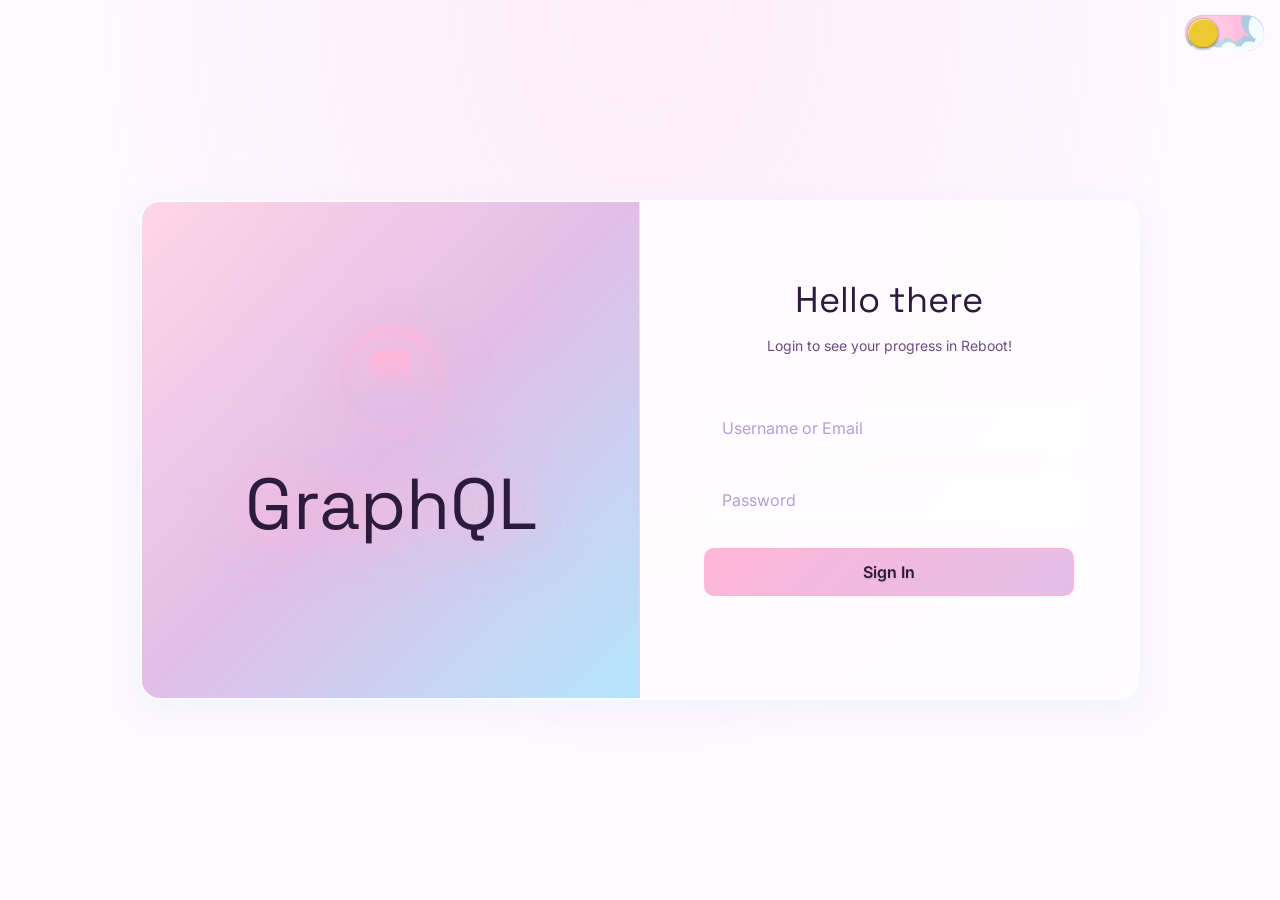
==== dashboard.html @ f9397576 "ya toto" ====
<!DOCTYPE html>
<html lang="en">
<head>
    <meta charset="UTF-8">
    <meta name="viewport" content="width=device-width, initial-scale=1.0">
    <title>GraphQL Dashboard</title>
    <link rel="stylesheet" href="static/css/variables.css">
    <link rel="stylesheet" href="static/css/style.css">
</head>
<body>
    <div class="atmosphere" id="atmosphere"></div>
    
    <!-- Navigation -->
    <nav class="navbar">
        <div class="nav-container">
            <div class="logo" onclick="location.reload()">
                <div class="loader loader-navbar">
                    <svg width="100" height="100" viewBox="0 0 100 100">
                        <defs>
                            <mask id="clipping">
                                <polygon points="0,0 100,0 100,100 0,100" fill="black"></polygon>
                                <polygon points="25,25 75,25 50,75" fill="white"></polygon>
                                <polygon points="50,25 75,75 25,75" fill="white"></polygon>
                                <polygon points="35,35 65,35 50,65" fill="white"></polygon>
                                <polygon points="35,35 65,35 50,65" fill="white"></polygon>
                                <polygon points="35,35 65,35 50,65" fill="white"></polygon>
                                <polygon points="35,35 65,35 50,65" fill="white"></polygon>
                            </mask>
                        </defs>
                    </svg>
                    <div class="box"></div>
                </div>
                <span>GraphQL</span>
            </div>
            
            <div style="display: flex; align-items: center; gap: var(--space-lg);">
                <label class="theme-switch">
                    <input type="checkbox" class="theme-switch__checkbox" id="themeToggle">
                    <div class="theme-switch__container">
                        <div class="theme-switch__clouds"></div>
                        <div class="theme-switch__stars-container">
                            <svg xmlns="http://www.w3.org/2000/svg" viewBox="0 0 144 55" fill="none">
                                <path fill-rule="evenodd" clip-rule="evenodd" d="M135.831 3.00688C135.055 3.85027 134.111 4.29946 133 4.35447C134.111 4.40947 135.055 4.85867 135.831 5.71123C136.607 6.55462 136.996 7.56303 136.996 8.72727C136.996 7.95722 137.172 7.25134 137.525 6.59129C137.886 5.93124 138.372 5.39954 138.98 5.00535C139.598 4.60199 140.268 4.39114 141 4.35447C139.88 4.2903 138.936 3.85027 138.16 3.00688C137.384 2.16348 136.996 1.16425 136.996 0C136.996 1.16425 136.607 2.16348 135.831 3.00688ZM31 23.3545C32.1114 23.2995 33.0551 22.8503 33.8313 22.0069C34.6075 21.1635 34.9956 20.1642 34.9956 19C34.9956 20.1642 35.3837 21.1635 36.1599 22.0069C36.9361 22.8503 37.8798 23.2903 39 23.3545C38.2679 23.3911 37.5976 23.602 36.9802 24.0053C36.3716 24.3995 35.8864 24.9312 35.5248 25.5913C35.172 26.2513 34.9956 26.9572 34.9956 27.7273C34.9956 26.563 34.6075 25.5546 33.8313 24.7112C33.0551 23.8587 32.1114 23.4095 31 23.3545ZM0 36.3545C1.11136 36.2995 2.05513 35.8503 2.83131 35.0069C3.6075 34.1635 3.99559 33.1642 3.99559 32C3.99559 33.1642 4.38368 34.1635 5.15987 35.0069C5.93605 35.8503 6.87982 36.2903 8 36.3545C7.26792 36.3911 6.59757 36.602 5.98015 37.0053C5.37155 37.3995 4.88644 37.9312 4.52481 38.5913C4.172 39.2513 3.99559 39.9572 3.99559 40.7273C3.99559 39.563 3.6075 38.5546 2.83131 37.7112C2.05513 36.8587 1.11136 36.4095 0 36.3545ZM56.8313 24.0069C56.0551 24.8503 55.1114 25.2995 54 25.3545C55.1114 25.4095 56.0551 25.8587 56.8313 26.7112C57.6075 27.5546 57.9956 28.563 57.9956 29.7273C57.9956 28.9572 58.172 28.2513 58.5248 27.5913C58.8864 26.9312 59.3716 26.3995 59.9802 26.0053C60.5976 25.602 61.2679 25.3911 62 25.3545C60.8798 25.2903 59.9361 24.8503 59.1599 24.0069C58.3837 23.1635 57.9956 22.1642 57.9956 21C57.9956 22.1642 57.6075 23.1635 56.8313 24.0069ZM81 25.3545C82.1114 25.2995 83.0551 24.8503 83.8313 24.0069C84.6075 23.1635 84.9956 22.1642 84.9956 21C84.9956 22.1642 85.3837 23.1635 86.1599 24.0069C86.9361 24.8503 87.8798 25.2903 89 25.3545C88.2679 25.3911 87.5976 25.602 86.9802 26.0053C86.3716 26.3995 85.8864 26.9312 85.5248 27.5913C85.172 28.2513 84.9956 28.9572 84.9956 29.7273C84.9956 28.563 84.6075 27.5546 83.8313 26.7112C83.0551 25.8587 82.1114 25.4095 81 25.3545ZM136 36.3545C137.111 36.2995 138.055 35.8503 138.831 35.0069C139.607 34.1635 139.996 33.1642 139.996 32C139.996 33.1642 140.384 34.1635 141.16 35.0069C141.936 35.8503 142.88 36.2903 144 36.3545C143.268 36.3911 142.598 36.602 141.98 37.0053C141.372 37.3995 140.886 37.9312 140.525 38.5913C140.172 39.2513 139.996 39.9572 139.996 40.7273C139.996 39.563 139.607 38.5546 138.831 37.7112C138.055 36.8587 137.111 36.4095 136 36.3545ZM101.831 49.0069C101.055 49.8503 100.111 50.2995 99 50.3545C100.111 50.4095 101.055 50.8587 101.831 51.7112C102.607 52.5546 102.996 53.563 102.996 54.7273C102.996 53.9572 103.172 53.2513 103.525 52.5913C103.886 51.9312 104.372 51.3995 104.98 51.0053C105.598 50.602 106.268 50.3911 107 50.3545C105.88 50.2903 104.936 49.8503 104.16 49.0069C103.384 48.1635 102.996 47.1642 102.996 46C102.996 47.1642 102.607 48.1635 101.831 49.0069Z" fill="currentColor"></path>
                            </svg>
                        </div>
                        <div class="theme-switch__circle-container">
                            <div class="theme-switch__sun-moon-container">
                                <div class="theme-switch__moon">
                                    <div class="theme-switch__spot"></div>
                                    <div class="theme-switch__spot"></div>
                                    <div class="theme-switch__spot"></div>
                                </div>
                            </div>
                        </div>
                    </div>
                </label>
                <button id="logoutBtn" class="btn-logout">Logout</button>
            </div>
        </div>
    </nav>

    <div class="container" style="padding-top: 120px;">
        <!-- Loading State -->
        <div id="loading" class="loading">
            <div class="spinner"></div>
            <p>Loading profile data...</p>
        </div>

        <!-- Profile Content -->
        <div id="profile-content" class="profile-content" style="display: none;">
            <!-- Welcome Hero -->
            <section class="hero" style="min-height: 50vh; margin-bottom: var(--space-4xl);">
                <div class="hero-content">
                    <h1 class="hero-title">Welcome back, <span id="welcome-username">User</span></h1>
                    <p class="hero-subtitle">Your GraphQL Dashboard Overview</p>
                </div>
                <div class="hero-glow"></div>
            </section>

            <!-- User Information Section -->
            <section class="section">
                <div class="container">
                    <h2 class="section-title">Profile Information</h2>
                    <div class="cards-grid">
                        <div class="glass-card">
                            <h3 class="card-title">Email</h3>
                            <p class="card-description" id="user-email">-</p>
                        </div>
                        <div class="glass-card">
                            <h3 class="card-title">Total XP</h3>
                            <p class="card-description" id="user-xp">-</p>
                        </div>
                        <div class="glass-card">
                            <h3 class="card-title">Audit Ratio</h3>
                            <p class="card-description" id="audit-ratio">-</p>
                        </div>
                    </div>
                </div>
            </section>

            <!-- Project Statistics Section -->
            <section class="section section-alt">
                <div class="container">
                    <h2 class="section-title">Project Statistics</h2>
                    <div class="cards-grid">
                        <div class="glass-card">
                            <h3 class="card-title">Completed Projects</h3>
                            <p class="card-description" id="completed-projects" style="font-size: var(--font-size-3xl); font-weight: var(--font-weight-bold); color: #C8E6C9;">0</p>
                        </div>
                        <div class="glass-card">
                            <h3 class="card-title">Failed Projects</h3>
                            <p class="card-description" id="failed-projects" style="font-size: var(--font-size-3xl); font-weight: var(--font-weight-bold); color: #FFCDD2;">0</p>
                        </div>
                        <div class="glass-card">
                            <h3 class="card-title">Success Rate</h3>
                            <p class="card-description" id="success-rate" style="font-size: var(--font-size-3xl); font-weight: var(--font-weight-bold); color: var(--accent-primary);">0%</p>
                        </div>
                    </div>
                </div>
            </section>

            <!-- Audit Activity Chart -->
            <section class="section">
                <div class="container">
                    <h2 class="section-title">Audit Activity</h2>
                    <div class="glass-card" style="padding: var(--space-xl);">
                        <svg id="audit-chart" width="100%" height="400" viewBox="0 0 800 400"></svg>
                    </div>
                </div>
            </section>

            <!-- XP Progress Chart -->
            <section class="section section-alt">
                <div class="container">
                    <h2 class="section-title">XP Progress Over Time</h2>
                    <div class="glass-card" style="padding: var(--space-xl);">
                        <svg id="xp-chart" width="100%" height="400" viewBox="0 0 800 400"></svg>
                    </div>
                </div>
            </section>

            <!-- Success Rate Pie Chart -->
            <section class="section">
                <div class="container">
                    <h2 class="section-title">Project Success Distribution</h2>
                    <div class="glass-card" style="padding: var(--space-xl);">
                        <svg id="success-chart" width="100%" height="400" viewBox="0 0 800 400"></svg>
                    </div>
                </div>
            </section>

            <!-- Recent Projects -->
            <section class="section section-alt">
                <div class="container">
                    <h2 class="section-title">Recent Projects</h2>
                    <div id="recent-projects" class="projects-list">
                        <!-- Projects will be loaded here -->
                    </div>
                </div>
            </section>
        </div>
    </div>

    <!-- Footer -->
    <footer class="footer">
        <div class="container">
            <p>&copy; 2026 emoprincess productions • Powered by GraphQL</p>
        </div>
    </footer>

    <!-- Scripts -->
    <script src="js/config.js"></script>
    <script src="js/utils.js"></script>
    <script src="js/auth.js"></script>
    <script src="js/graphql.js"></script>
    <script src="js/charts.js"></script>
    <script src="js/dashboard.js"></script>
    <script src="js/theme-toggle.js"></script>
</body>
</html>
---- static/css/variables.css ----
/* ===== FONT IMPORTS ===== */

/* Space Grotesk - Modern geometric display font */
@import url('https://fonts.googleapis.com/css2?family=Space+Grotesk:wght@300;400;500;600;700&display=swap');

/* Inter - Modern UI font */
@import url('https://fonts.googleapis.com/css2?family=Inter:wght@300;400;500;600;700&display=swap');

/* ===== THEME VARIABLES ===== */

:root {
    /* Light Theme - Dreamy Fairy-Core */
    --bg-primary: #fef8ff;
    --bg-secondary: #fceef8;
    --bg-glass: rgba(255, 255, 255, 0.4);
    --bg-glass-hover: rgba(255, 255, 255, 0.6);
    
    --text-primary: #2d1b3d;
    --text-secondary: #6b4d82;
    --text-tertiary: #9575cd;
    --text-muted: #b39ddb;
    
    --accent-primary: #ffb6d9;
    --accent-secondary: #e1bee7;
    --accent-glow: rgba(255, 182, 217, 0.6);
    
    --gradient-hero: linear-gradient(135deg, #ffd6e8 0%, #e1bee7 50%, #b3e5fc 100%);
    --gradient-card: linear-gradient(135deg, rgba(255, 214, 232, 0.3) 0%, rgba(225, 190, 231, 0.3) 100%);
    --gradient-atmosphere: radial-gradient(ellipse at top, rgba(255, 182, 217, 0.15), transparent 60%);
    
    --shadow-sm: 0 2px 8px rgba(255, 182, 217, 0.1);
    --shadow-md: 0 4px 16px rgba(225, 190, 231, 0.15);
    --shadow-lg: 0 8px 32px rgba(179, 229, 252, 0.2);
    --shadow-glow: 0 0 40px rgba(255, 182, 217, 0.3);
    
    --blur-glass: 16px;
    --border-radius: 20px;
    
    /* Theme indicator */
    --theme-mode: 0; /* 0 = light, 1 = dark */
}

[data-theme="dark"] {
    /* Dark Theme - Gothic Vampire */
    --bg-primary: #030305;
    --bg-secondary: #080810;
    --bg-glass: rgba(10, 10, 15, 0.5);
    --bg-glass-hover: rgba(18, 18, 26, 0.7);
    
    --text-primary: #e8dff5;
    --text-secondary: #d1c4e9;
    --text-tertiary: #b39ddb;
    --text-muted: #78768c;
    
    --accent-primary: #8b1538;
    --accent-secondary: #4a1428;
    --accent-glow: rgba(139, 21, 56, 0.8);
    
    --gradient-hero: linear-gradient(135deg, #0a0510 0%, #1a0a14 50%, #080810 100%);
    --gradient-card: linear-gradient(135deg, rgba(139, 21, 56, 0.15) 0%, rgba(74, 20, 40, 0.15) 100%);
    --gradient-atmosphere: radial-gradient(ellipse at top, rgba(139, 21, 56, 0.25), transparent 50%);
    
    --shadow-sm: 0 2px 8px rgba(0, 0, 0, 0.6);
    --shadow-md: 0 4px 16px rgba(139, 21, 56, 0.4);
    --shadow-lg: 0 8px 32px rgba(139, 21, 56, 0.5);
    --shadow-glow: 0 0 60px rgba(139, 21, 56, 0.6);
    
    --blur-glass: 20px;
    --border-radius: 20px;
    
    --theme-mode: 1;
}

/* ===== TYPOGRAPHY SCALE ===== */

:root {
    --font-display: 'Space Grotesk', -apple-system, BlinkMacSystemFont, 'Segoe UI', sans-serif;
    --font-ui: 'Inter', -apple-system, BlinkMacSystemFont, 'Segoe UI', sans-serif;
    
    --font-size-xs: 0.75rem;      /* 12px */
    --font-size-sm: 0.875rem;     /* 14px */
    --font-size-base: 1rem;       /* 16px */
    --font-size-md: 1.125rem;     /* 18px */
    --font-size-lg: 1.25rem;      /* 20px */
    --font-size-xl: 1.5rem;       /* 24px */
    --font-size-2xl: 1.875rem;    /* 30px */
    --font-size-3xl: 2.25rem;     /* 36px */
    --font-size-4xl: 3rem;        /* 48px */
    --font-size-5xl: 4.5rem;      /* 72px */
    
    --font-weight-light: 300;
    --font-weight-normal: 400;
    --font-weight-medium: 500;
    --font-weight-semibold: 600;
    --font-weight-bold: 700;
    
    --line-height-tight: 1.2;
    --line-height-normal: 1.5;
    --line-height-relaxed: 1.75;
}

/* ===== SPACING SCALE ===== */

:root {
    --space-xs: 0.25rem;      /* 4px */
    --space-sm: 0.5rem;       /* 8px */
    --space-md: 0.75rem;      /* 12px */
    --space-lg: 1rem;         /* 16px */
    --space-xl: 1.5rem;       /* 24px */
    --space-2xl: 2rem;        /* 32px */
    --space-3xl: 3rem;        /* 48px */
    --space-4xl: 4rem;        /* 64px */
    --space-5xl: 6rem;        /* 96px */
}

/* ===== TRANSITIONS ===== */

:root {
    --transition-base: 0.3s cubic-bezier(0.4, 0, 0.2, 1);
    --transition-theme: 0.4s cubic-bezier(0.4, 0, 0.2, 1);
    --transition-slow: 0.6s cubic-bezier(0.4, 0, 0.2, 1);
}
---- static/css/style.css ----
/* ===== UNIFIED UI STYLES ===== */
/* Complete styling for both login.html and dashboard.html */

/* ===== BASE RESET ===== */

* {
    margin: 0;
    padding: 0;
    box-sizing: border-box;
}

html {
    scroll-behavior: smooth;
    overflow-x: hidden;
}

body {
    font-family: var(--font-ui);
    font-size: var(--font-size-base);
    font-weight: var(--font-weight-normal);
    line-height: var(--line-height-normal);
    color: var(--text-primary);
    background: var(--bg-primary);
    transition: background var(--transition-theme), color var(--transition-theme);
    overflow-x: hidden;
    min-height: 100vh;
    word-wrap: break-word;
    overflow-wrap: break-word;
}

/* Prevent horizontal overflow */
img,
video,
iframe,
embed {
    max-width: 100%;
    height: auto;
}

/* ===== ATMOSPHERIC BACKGROUND ===== */

.atmosphere {
    position: fixed;
    top: 0;
    left: 0;
    width: 100%;
    height: 100%;
    background: var(--gradient-atmosphere);
    pointer-events: none;
    z-index: 0;
    animation: atmosphereFloat 20s ease-in-out infinite;
    transition: background var(--transition-theme);
}

@keyframes atmosphereFloat {
    0%, 100% { opacity: 0.4; transform: translateY(0); }
    50% { opacity: 0.6; transform: translateY(-20px); }
}

/* ===== NAVIGATION ===== */

.navbar {
    position: fixed;
    top: 0;
    left: 0;
    width: 100%;
    padding: var(--space-md) 0;
    background: var(--bg-glass);
    backdrop-filter: blur(var(--blur-glass));
    -webkit-backdrop-filter: blur(var(--blur-glass));
    border-bottom: 1px solid rgba(255, 255, 255, 0.1);
    z-index: 1000;
    transition: all var(--transition-theme);
}

.nav-container {
    max-width: 1000px;
    margin: 0 auto;
    padding: 0 var(--space-lg);
    display: flex;
    align-items: center;
    justify-content: space-between;
}

.logo {
    font-family: var(--font-display);
    font-size: var(--font-size-3xl);
    font-weight: var(--font-weight-normal);
    color: var(--text-primary);
    letter-spacing: 0.02em;
    transition: all var(--transition-base);
    text-shadow: 0 0 20px var(--accent-glow);
    position: relative;
    cursor: pointer;
    display: flex;
    align-items: center;
    gap: var(--space-md);
}

.logo:hover {
    text-shadow: 0 0 30px var(--accent-glow);
    transform: scale(1.02);
}

/* Light theme logo - soft dreamy glow */
:root .logo {
    filter: drop-shadow(0 2px 8px rgba(255, 182, 217, 0.4));
}

/* Dark theme logo - crimson gothic glow */
[data-theme="dark"] .logo {
    color: var(--text-primary);
    text-shadow: 0 0 30px var(--accent-glow), 0 0 60px rgba(139, 21, 56, 0.5);
    filter: drop-shadow(0 4px 12px rgba(139, 21, 56, 0.6));
}

[data-theme="dark"] .logo:hover {
    text-shadow: 0 0 40px var(--accent-glow), 0 0 80px rgba(139, 21, 56, 0.7);
}

/* ===== ANIMATED SVG LOADER/LOGO ===== */

.loader {
    --color-one: #ffb6d9;
    --color-two: #e1bee7;
    --color-three: #ffb6d980;
    --color-four: #e1bee780;
    --color-five: #ffb6d940;
    --time-animation: 2s;
    --size: 0.5; /* Smaller for navbar */
    position: relative;
    border-radius: 50%;
    transform: scale(var(--size));
    box-shadow:
        0 0 25px 0 var(--color-three),
        0 20px 50px 0 var(--color-four);
    animation: colorize calc(var(--time-animation) * 3) ease-in-out infinite;
    flex-shrink: 0;
}

/* Dark theme loader colors */
[data-theme="dark"] .loader {
    --color-one: #8b1538;
    --color-two: #4a1428;
    --color-three: #8b153880;
    --color-four: #4a142880;
    --color-five: #8b153840;
}

.loader::before {
    content: "";
    position: absolute;
    top: 0;
    left: 0;
    width: 100px;
    height: 100px;
    border-radius: 50%;
    border-top: solid 1px var(--color-one);
    border-bottom: solid 1px var(--color-two);
    background: linear-gradient(180deg, var(--color-five), var(--color-four));
    box-shadow:
        inset 0 10px 10px 0 var(--color-three),
        inset 0 -10px 10px 0 var(--color-four);
}

.loader .box {
    width: 100px;
    height: 100px;
    background: linear-gradient(
        180deg,
        var(--color-one) 30%,
        var(--color-two) 70%
    );
    mask: url(#clipping);
    -webkit-mask: url(#clipping);
}

.loader svg {
    position: absolute;
}

.loader svg #clipping,
.loader svg #clipping-login {
    filter: contrast(15);
    animation: roundness calc(var(--time-animation) / 2) linear infinite;
}

.loader svg #clipping polygon,
.loader svg #clipping-login polygon {
    filter: blur(7px);
}

.loader svg #clipping polygon:nth-child(1),
.loader svg #clipping-login polygon:nth-child(1) {
    transform-origin: 75% 25%;
    transform: rotate(90deg);
}

.loader svg #clipping polygon:nth-child(2),
.loader svg #clipping-login polygon:nth-child(2) {
    transform-origin: 50% 50%;
    animation: rotation var(--time-animation) linear infinite reverse;
}

.loader svg #clipping polygon:nth-child(3),
.loader svg #clipping-login polygon:nth-child(3) {
    transform-origin: 50% 60%;
    animation: rotation var(--time-animation) linear infinite;
    animation-delay: calc(var(--time-animation) / -3);
}

.loader svg #clipping polygon:nth-child(4),
.loader svg #clipping-login polygon:nth-child(4) {
    transform-origin: 40% 40%;
    animation: rotation var(--time-animation) linear infinite reverse;
}

.loader svg #clipping polygon:nth-child(5),
.loader svg #clipping-login polygon:nth-child(5) {
    transform-origin: 40% 40%;
    animation: rotation var(--time-animation) linear infinite reverse;
    animation-delay: calc(var(--time-animation) / -2);
}

.loader svg #clipping polygon:nth-child(6),
.loader svg #clipping-login polygon:nth-child(6) {
    transform-origin: 60% 40%;
    animation: rotation var(--time-animation) linear infinite;
}

.loader svg #clipping polygon:nth-child(7),
.loader svg #clipping-login polygon:nth-child(7) {
    transform-origin: 60% 40%;
    animation: rotation var(--time-animation) linear infinite;
    animation-delay: calc(var(--time-animation) / -1.5);
}

@keyframes rotation {
    0% {
        transform: rotate(0deg);
    }
    100% {
        transform: rotate(360deg);
    }
}

@keyframes roundness {
    0% {
        filter: contrast(15);
    }
    20% {
        filter: contrast(3);
    }
    40% {
        filter: contrast(3);
    }
    60% {
        filter: contrast(15);
    }
    100% {
        filter: contrast(15);
    }
}

@keyframes colorize {
    0% {
        filter: hue-rotate(0deg);
    }
    20% {
        filter: hue-rotate(-30deg);
    }
    40% {
        filter: hue-rotate(-60deg);
    }
    60% {
        filter: hue-rotate(-90deg);
    }
    80% {
        filter: hue-rotate(-45deg);
    }
    100% {
        filter: hue-rotate(0deg);
    }
}

/* Loader variants */
.loader.loader-large {
    --size: 1; /* Full size for login page */
}

.loader.loader-navbar {
    --size: 0.45; /* Slightly larger for navbar */
}

.nav-links {
    display: flex;
    gap: var(--space-xl);
    align-items: center;
}

.nav-links a {
    font-size: var(--font-size-sm);
    font-weight: var(--font-weight-medium);
    color: var(--text-secondary);
    text-decoration: none;
    transition: color var(--transition-base);
    position: relative;
}

.nav-links a::after {
    content: '';
    position: absolute;
    bottom: -4px;
    left: 0;
    width: 0;
    height: 2px;
    background: var(--accent-primary);
    transition: width var(--transition-base);
}

.nav-links a:hover {
    color: var(--text-primary);
}

.nav-links a:hover::after {
    width: 100%;
}

/* ===== THEME TOGGLE (Sun/Moon Switch) ===== */

.theme-switch {
    --toggle-size: 14px;
    --container-width: 5.625em;
    --container-height: 2.5em;
    --container-radius: 6.25em;
    --container-light-bg: #ffb6d9;
    --container-night-bg: #1D1F2C;
    --circle-container-diameter: 3.375em;
    --sun-moon-diameter: 2.125em;
    --sun-bg: #ECCA2F;
    --moon-bg: #C4C9D1;
    --spot-color: #959DB1;
    --circle-container-offset: calc((var(--circle-container-diameter) - var(--container-height)) / 2 * -1);
    --stars-color: #fff;
    --clouds-color: #F3FDFF;
    --back-clouds-color: #AACADF;
    --transition: .5s cubic-bezier(0, -0.02, 0.4, 1.25);
    --circle-transition: .3s cubic-bezier(0, -0.02, 0.35, 1.17);
}

/* Dark theme colors */
[data-theme="dark"] .theme-switch {
    --container-light-bg: #ffb6d9;
    --container-night-bg: #8b1538;
}

.theme-switch, 
.theme-switch *, 
.theme-switch *::before, 
.theme-switch *::after {
    box-sizing: border-box;
    margin: 0;
    padding: 0;
    font-size: var(--toggle-size);
}

.theme-switch__container {
    width: var(--container-width);
    height: var(--container-height);
    background-color: var(--container-light-bg);
    border-radius: var(--container-radius);
    overflow: hidden;
    cursor: pointer;
    box-shadow: 0em -0.062em 0.062em rgba(0, 0, 0, 0.25), 0em 0.062em 0.125em rgba(255, 255, 255, 0.94);
    transition: var(--transition);
    position: relative;
}

.theme-switch__container::before {
    content: \"\";
    position: absolute;
    z-index: 1;
    inset: 0;
    box-shadow: 0em 0.05em 0.187em rgba(0, 0, 0, 0.25) inset, 0em 0.05em 0.187em rgba(0, 0, 0, 0.25) inset;
    border-radius: var(--container-radius);
}

.theme-switch__checkbox {
    display: none;
}

.theme-switch__circle-container {
    width: var(--circle-container-diameter);
    height: var(--circle-container-diameter);
    background-color: rgba(255, 255, 255, 0.1);
    position: absolute;
    left: var(--circle-container-offset);
    top: var(--circle-container-offset);
    border-radius: var(--container-radius);
    box-shadow: inset 0 0 0 3.375em rgba(255, 255, 255, 0.1), inset 0 0 0 3.375em rgba(255, 255, 255, 0.1), 0 0 0 0.625em rgba(255, 255, 255, 0.1), 0 0 0 1.25em rgba(255, 255, 255, 0.1);
    display: flex;
    transition: var(--circle-transition);
    pointer-events: none;
}

.theme-switch__sun-moon-container {
    pointer-events: auto;
    position: relative;
    z-index: 2;
    width: var(--sun-moon-diameter);
    height: var(--sun-moon-diameter);
    margin: auto;
    border-radius: var(--container-radius);
    background-color: var(--sun-bg);
    box-shadow: 0.062em 0.062em 0.062em 0em rgba(254, 255, 239, 0.61) inset, 0em -0.062em 0.062em 0em #a1872a inset;
    filter: drop-shadow(0.062em 0.125em 0.125em rgba(0, 0, 0, 0.25)) drop-shadow(0em 0.062em 0.125em rgba(0, 0, 0, 0.25));
    overflow: hidden;
    transition: var(--transition);
}

.theme-switch__moon {
    transform: translateX(100%);
    width: 100%;
    height: 100%;
    background-color: var(--moon-bg);
    border-radius: inherit;
    box-shadow: 0.062em 0.062em 0.062em 0em rgba(254, 255, 239, 0.61) inset, 0em -0.062em 0.062em 0em #969696 inset;
    transition: var(--transition);
    position: relative;
}

.theme-switch__spot {
    position: absolute;
    top: 0.75em;
    left: 0.312em;
    width: 0.75em;
    height: 0.75em;
    border-radius: var(--container-radius);
    background-color: var(--spot-color);
    box-shadow: 0em 0.0312em 0.062em rgba(0, 0, 0, 0.25) inset;
}

.theme-switch__spot:nth-of-type(2) {
    width: 0.375em;
    height: 0.375em;
    top: 0.937em;
    left: 1.375em;
}

.theme-switch__spot:nth-last-of-type(3) {
    width: 0.25em;
    height: 0.25em;
    top: 0.312em;
    left: 0.812em;
}

.theme-switch__clouds {
    width: 1.25em;
    height: 1.25em;
    background-color: var(--clouds-color);
    border-radius: var(--container-radius);
    position: absolute;
    bottom: -0.625em;
    left: 0.312em;
    box-shadow: 0.937em 0.312em var(--clouds-color), -0.312em -0.312em var(--back-clouds-color), 1.437em 0.375em var(--clouds-color), 0.5em -0.125em var(--back-clouds-color), 2.187em 0 var(--clouds-color), 1.25em -0.062em var(--back-clouds-color), 2.937em 0.312em var(--clouds-color), 2em -0.312em var(--back-clouds-color), 3.625em -0.062em var(--clouds-color), 2.625em 0em var(--back-clouds-color), 4.5em -0.312em var(--clouds-color), 3.375em -0.437em var(--back-clouds-color), 4.625em -1.75em 0 0.437em var(--clouds-color), 4em -0.625em var(--back-clouds-color), 4.125em -2.125em 0 0.437em var(--back-clouds-color);
    transition: 0.5s cubic-bezier(0, -0.02, 0.4, 1.25);
}

.theme-switch__stars-container {
    position: absolute;
    color: var(--stars-color);
    top: -100%;
    left: 0.312em;
    width: 2.75em;
    height: auto;
    transition: var(--transition);
}

/* Checked state actions */
.theme-switch__checkbox:checked + .theme-switch__container {
    background-color: var(--container-night-bg);
}

.theme-switch__checkbox:checked + .theme-switch__container .theme-switch__circle-container {
    left: calc(100% - var(--circle-container-offset) - var(--circle-container-diameter));
}

.theme-switch__checkbox:checked + .theme-switch__container .theme-switch__circle-container:hover {
    left: calc(100% - var(--circle-container-offset) - var(--circle-container-diameter) - 0.187em);
}

.theme-switch__circle-container:hover {
    left: calc(var(--circle-container-offset) + 0.187em);
}

.theme-switch__checkbox:checked + .theme-switch__container .theme-switch__moon {
    transform: translate(0);
}

.theme-switch__checkbox:checked + .theme-switch__container .theme-switch__clouds {
    bottom: -4.062em;
}

.theme-switch__checkbox:checked + .theme-switch__container .theme-switch__stars-container {
    top: 50%;
    transform: translateY(-50%);
}

/* ===== LOGIN PAGE ===== */

.login-page {
    min-height: 100vh;
    display: flex;
    align-items: center;
    justify-content: center;
    padding: var(--space-4xl) var(--space-xl);
    position: relative;
    z-index: 10;
}

.login-container {
    width: 100%;
    max-width: 1000px;
    background: var(--bg-glass);
    backdrop-filter: blur(var(--blur-glass));
    -webkit-backdrop-filter: blur(var(--blur-glass));
    border: 2px solid rgba(255, 255, 255, 0.2);
    border-radius: var(--border-radius);
    overflow: hidden;
    box-shadow: var(--shadow-lg);
    display: grid;
    grid-template-columns: 1fr 1fr;
    min-height: 500px;
    animation: fadeIn 0.6s ease-out;
}

.login-branding {
    background: var(--gradient-hero);
    padding: var(--space-4xl);
    display: flex;
    flex-direction: column;
    align-items: center;
    justify-content: center;
    text-align: center;
    border-right: 1px solid rgba(255, 255, 255, 0.2);
    position: relative;
    overflow: hidden;
}

.login-branding::before {
    content: '';
    position: absolute;
    top: 0;
    left: 0;
    width: 100%;
    height: 100%;
    background: var(--gradient-atmosphere);
    opacity: 0.5;
}

.login-branding .loader {
    margin-bottom: var(--space-xl);
    z-index: 1;
}

.login-logo {
    font-family: var(--font-display);
    font-size: var(--font-size-5xl);
    color: var(--text-primary);
    text-shadow: 0 0 40px var(--accent-glow);
    margin-bottom: var(--space-lg);
    position: relative;
    z-index: 1;
}

:root .login-logo {
    filter: drop-shadow(0 4px 20px rgba(255, 182, 217, 0.6));
}

[data-theme="dark"] .login-logo {
    text-shadow: 0 0 50px var(--accent-glow), 0 0 90px rgba(139, 21, 56, 0.6);
    filter: drop-shadow(0 6px 30px rgba(139, 21, 56, 0.8));
}

.login-tagline {
    font-size: var(--font-size-lg);
    color: var(--text-secondary);
    position: relative;
    z-index: 1;
}

.login-form-container {
    padding: var(--space-4xl);
    display: flex;
    flex-direction: column;
    justify-content: center;
    background: var(--bg-glass);
}

.login-header {
    text-align: center;
    margin-bottom: var(--space-3xl);
}

.login-header h2 {
    font-family: var(--font-display);
    font-size: var(--font-size-3xl);
    color: var(--text-primary);
    margin-bottom: var(--space-sm);
    font-weight: var(--font-weight-normal);
}

.login-header p {
    color: var(--text-secondary);
    font-size: var(--font-size-sm);
}

.input-group {
    margin-bottom: var(--space-xl);
}

.input-group input {
    width: 100%;
    padding: var(--space-md) var(--space-lg);
    background: var(--bg-glass);
    border: 2px solid rgba(255, 255, 255, 0.2);
    border-radius: calc(var(--border-radius) / 2);
    font-family: var(--font-ui);
    font-size: var(--font-size-base);
    color: var(--text-primary);
    transition: all var(--transition-base);
}

.input-group input:focus {
    outline: none;
    border-color: var(--accent-primary);
    box-shadow: 0 0 16px var(--accent-glow);
}

.input-group input::placeholder {
    color: var(--text-muted);
}

#loginBtn {
    width: 100%;
    padding: var(--space-md) var(--space-xl);
    background: linear-gradient(135deg, var(--accent-primary), var(--accent-secondary));
    color: var(--text-primary);
    border: 2px solid var(--accent-primary);
    border-radius: calc(var(--border-radius) / 2);
    font-family: var(--font-ui);
    font-size: var(--font-size-base);
    font-weight: var(--font-weight-semibold);
    cursor: pointer;
    transition: all var(--transition-base);
    text-shadow: 0 1px 2px rgba(0, 0, 0, 0.1);
}

#loginBtn:hover {
    transform: translateY(-2px);
    box-shadow: 0 0 24px var(--accent-glow);
}

#loginBtn:active {
    transform: translateY(0);
}

#loginBtn:disabled {
    opacity: 0.6;
    cursor: not-allowed;
    transform: none;
}

.error-message {
    color: #ff6b6b;
    font-size: var(--font-size-sm);
    text-align: center;
    margin-top: var(--space-md);
    min-height: 20px;
}

.login-footer {
    text-align: center;
    margin-top: var(--space-xl);
    color: var(--text-tertiary);
    font-size: var(--font-size-xs);
}

/* Login page navbar positioning */
.login-page-nav {
    position: fixed;
    top: 0;
    right: 0;
    padding: var(--space-lg);
    z-index: 1001;
}

/* ===== HERO SECTION ===== */

.hero {
    position: relative;
    min-height: 100vh;
    display: flex;
    align-items: center;
    justify-content: center;
    background: var(--gradient-hero);
    overflow: hidden;
    transition: background var(--transition-theme);
}

.hero-content {
    position: relative;
    z-index: 10;
    text-align: center;
    padding: var(--space-4xl) var(--space-xl);
    max-width: 900px;
}

.hero-title {
    font-family: var(--font-display);
    font-size: var(--font-size-5xl);
    font-weight: var(--font-weight-normal);
    line-height: var(--line-height-tight);
    color: var(--text-primary);
    margin-bottom: var(--space-lg);
    letter-spacing: 0.02em;
    animation: fadeInUp 1s ease-out;
    text-shadow: 0 0 40px var(--accent-glow);
    word-wrap: break-word;
    overflow-wrap: break-word;
}

:root .hero-title {
    filter: drop-shadow(0 4px 20px rgba(255, 182, 217, 0.5));
}

[data-theme="dark"] .hero-title {
    text-shadow: 0 0 60px var(--accent-glow), 0 0 100px rgba(139, 21, 56, 0.6);
    filter: drop-shadow(0 8px 30px rgba(139, 21, 56, 0.7));
}

.hero-subtitle {
    font-size: var(--font-size-xl);
    font-weight: var(--font-weight-light);
    color: var(--text-secondary);
    margin-bottom: var(--space-2xl);
    animation: fadeInUp 1s ease-out 0.2s backwards;
}

@keyframes fadeInUp {
    from {
        opacity: 0;
        transform: translateY(30px);
    }
    to {
        opacity: 1;
        transform: translateY(0);
    }
}

@keyframes fadeIn {
    from {
        opacity: 0;
        transform: translateY(20px);
    }
    to {
        opacity: 1;
        transform: translateY(0);
    }
}

/* ===== SECTIONS ===== */

.section {
    position: relative;
    padding: var(--space-5xl) var(--space-xl);
    background: var(--bg-primary);
    transition: background var(--transition-theme);
}

.section-alt {
    background: var(--bg-secondary);
}

.container {
    max-width: 1000px;
    margin: 0 auto;
    padding: 0 var(--space-lg);
}

.section-title {
    font-family: var(--font-display);
    font-size: var(--font-size-4xl);
    font-weight: var(--font-weight-normal);
    color: var(--text-primary);
    text-align: center;
    margin-bottom: var(--space-4xl);
    letter-spacing: 0.02em;
    text-shadow: 0 0 30px var(--accent-glow);
}

:root .section-title {
    filter: drop-shadow(0 2px 12px rgba(255, 182, 217, 0.4));
}

[data-theme="dark"] .section-title {
    text-shadow: 0 0 40px var(--accent-glow), 0 0 70px rgba(139, 21, 56, 0.5);
    filter: drop-shadow(0 4px 20px rgba(139, 21, 56, 0.6));
}

/* ===== GLASS CARDS ===== */

.cards-grid {
    display: grid;
    grid-template-columns: repeat(auto-fit, minmax(320px, 1fr));
    gap: var(--space-2xl);
}

.glass-card {
    background: var(--bg-glass);
    backdrop-filter: blur(var(--blur-glass));
    -webkit-backdrop-filter: blur(var(--blur-glass));
    border: 1px solid rgba(255, 255, 255, 0.2);
    border-radius: var(--border-radius);
    padding: var(--space-lg);
    transition: all var(--transition-base);
    position: relative;
    overflow: hidden;
}

.glass-card::before {
    content: '';
    position: absolute;
    top: 0;
    left: 0;
    width: 100%;
    height: 100%;
    background: var(--gradient-card);
    opacity: 0;
    transition: opacity var(--transition-base);
    pointer-events: none;
}

.glass-card:hover {
    transform: translateY(-8px);
    box-shadow: var(--shadow-lg);
    border-color: var(--accent-primary);
}

.glass-card:hover::before {
    opacity: 1;
}

.card-title {
    font-size: var(--font-size-sm);
    font-weight: var(--font-weight-medium);
    color: var(--text-secondary);
    text-transform: uppercase;
    letter-spacing: 0.1em;
    margin-bottom: var(--space-md);
    text-align: center;
}

.card-description {
    font-size: var(--font-size-lg);
    font-weight: var(--font-weight-semibold);
    color: var(--text-primary);
    text-align: center;
    word-break: break-word;
}

/* ===== LOADING SPINNER ===== */

.loading {
    display: flex;
    flex-direction: column;
    align-items: center;
    justify-content: center;
    min-height: 60vh;
    gap: var(--space-lg);
}

.loading p {
    color: var(--text-secondary);
    font-size: var(--font-size-base);
}

.spinner {
    width: 50px;
    height: 50px;
    border: 4px solid rgba(255, 255, 255, 0.1);
    border-top-color: var(--accent-primary);
    border-radius: 50%;
    animation: spin 0.8s linear infinite;
}

@keyframes spin {
    to { transform: rotate(360deg); }
}

/* ===== LOGOUT BUTTON ===== */

.btn-logout {
    font-family: var(--font-ui);
    font-size: var(--font-size-sm);
    font-weight: var(--font-weight-semibold);
    color: var(--text-primary);
    background: transparent;
    border: 2px solid var(--accent-primary);
    border-radius: calc(var(--border-radius) / 2);
    padding: var(--space-sm) var(--space-lg);
    cursor: pointer;
    transition: all var(--transition-base);
}

.btn-logout:hover {
    background: var(--accent-primary);
    color: var(--bg-primary);
    box-shadow: 0 0 20px var(--accent-glow);
    transform: translateY(-2px);
}

.btn-logout:active {
    transform: translateY(0);
}

/* ===== PROJECTS LIST ===== */

.projects-list {
    display: grid;
    gap: var(--space-lg);
}

.project-item {
    background: var(--bg-glass);
    backdrop-filter: blur(var(--blur-glass));
    -webkit-backdrop-filter: blur(var(--blur-glass));
    border: 1px solid rgba(255, 255, 255, 0.1);
    border-radius: var(--border-radius);
    padding: var(--space-xl);
    transition: all var(--transition-base);
    display: flex;
    justify-content: space-between;
    align-items: center;
    flex-wrap: wrap;
    gap: var(--space-md);
}

.project-item:hover {
    border-color: var(--accent-primary);
    box-shadow: var(--shadow-md);
    transform: translateY(-2px);
}

.project-info {
    flex: 1;
    min-width: 200px;
}

.project-name {
    font-size: var(--font-size-lg);
    font-weight: var(--font-weight-semibold);
    color: var(--text-primary);
    margin-bottom: var(--space-xs);
}

.project-path {
    font-size: var(--font-size-sm);
    color: var(--text-tertiary);
    font-family: monospace;
}

.project-status {
    display: inline-block;
    padding: var(--space-xs) var(--space-md);
    border-radius: calc(var(--border-radius) / 2);
    font-size: var(--font-size-xs);
    font-weight: var(--font-weight-semibold);
    text-transform: uppercase;
    letter-spacing: 0.05em;
}

.project-status.passed {
    background: rgba(200, 230, 201, 0.2);
    color: #C8E6C9;
    border: 1px solid rgba(200, 230, 201, 0.3);
}

.project-status.failed {
    background: rgba(255, 205, 210, 0.2);
    color: #FFCDD2;
    border: 1px solid rgba(255, 205, 210, 0.3);
}

/* ===== PROFILE CONTENT ===== */

.profile-content {
    animation: fadeIn 0.6s ease-out;
}

/* ===== FOOTER ===== */

.footer {
    background: var(--bg-secondary);
    padding: var(--space-2xl) var(--space-xl);
    text-align: center;
    border-top: 1px solid rgba(255, 255, 255, 0.1);
    transition: background var(--transition-theme);
}

.footer p {
    font-size: var(--font-size-sm);
    color: var(--text-muted);
}

/* ===== RESPONSIVE DESIGN ===== */

/* Tablet - max 768px */
@media (max-width: 768px) {
    .login-container {
        grid-template-columns: 1fr;
        max-width: 600px;
    }
    
    .login-branding {
        padding: var(--space-3xl) var(--space-2xl);
        border-right: none;
        border-bottom: 1px solid rgba(255, 255, 255, 0.2);
    }
    
    .login-logo {
        font-size: var(--font-size-4xl);
    }
    
    .login-tagline {
        font-size: var(--font-size-base);
    }
    
    .login-form-container {
        padding: var(--space-3xl) var(--space-2xl);
    }
    
    .login-header h2 {
        font-size: var(--font-size-2xl);
    }
    
    .navbar {
        padding: var(--space-sm) 0;
    }
    
    .nav-container {
        padding: 0 var(--space-md);
    }
    
    .nav-links {
        display: none;
    }
    
    .logo {
        font-size: var(--font-size-xl);
    }
    
    .theme-toggle {
        box-shadow: 0 0 20px var(--accent-glow);
    }
    
    .hero {
        min-height: 70vh;
        padding: var(--space-3xl) var(--space-md);
    }
    
    .hero-content {
        padding: var(--space-2xl) var(--space-md);
    }
    
    .hero-title {
        font-size: var(--font-size-3xl);
    }
    
    .hero-subtitle {
        font-size: var(--font-size-lg);
    }
    
    .section {
        padding: var(--space-3xl) var(--space-md);
    }
    
    .section-title {
        font-size: var(--font-size-2xl);
        margin-bottom: var(--space-3xl);
    }
    
    .cards-grid {
        grid-template-columns: 1fr;
        gap: var(--space-xl);
    }
    
    .container {
        padding: 0 var(--space-md);
    }
    
    .glass-card {
        padding: var(--space-xl);
    }
    
    .project-item {
        padding: var(--space-lg);
    }
    
    /* Bigger charts on tablet */
    #audit-chart,
    #xp-chart,
    #success-chart {
        height: 500px;
    }
}

/* Mobile - max 480px */
@media (max-width: 480px) {
    .login-page {
        padding: var(--space-xl) var(--space-sm);
    }
    
    .login-logo {
        font-size: var(--font-size-3xl);
    }
    
    .login-branding {
        padding: var(--space-2xl) var(--space-lg);
    }
    
    /* Much bigger charts on mobile */
    #audit-chart,
    #xp-chart,
    #success-chart {
        height: 600px;
    }
    
    .login-form-container {
        padding: var(--space-2xl) var(--space-lg);
    }
    
    .login-header h2 {
        font-size: var(--font-size-xl);
    }
    
    .logo {
        font-size: var(--font-size-lg);
    }
    
    .theme-switch {
        --toggle-size: 12px;
    }
    
    .hero {
        min-height: 60vh;
        padding: var(--space-2xl) var(--space-sm);
    }
    
    .hero-content {
        padding: var(--space-xl) var(--space-sm);
    }
    
    .hero-title {
        font-size: var(--font-size-2xl);
        line-height: var(--line-height-normal);
    }
    
    .hero-subtitle {
        font-size: var(--font-size-base);
    }
    
    .section {
        padding: var(--space-2xl) var(--space-sm);
    }
    
    .section-title {
        font-size: var(--font-size-xl);
        margin-bottom: var(--space-2xl);
    }
    
    .container {
        padding: 0 var(--space-sm);
    }
    
    .glass-card {
        padding: var(--space-xl);
        border-radius: calc(var(--border-radius) * 0.75);
    }
    
    .cards-grid {
        gap: var(--space-xl);
        grid-template-columns: 1fr;
    }
    
    .project-item {
        padding: var(--space-md);
        flex-direction: column;
        align-items: flex-start;
    }
    
    .project-name {
        font-size: var(--font-size-base);
    }
    
    .project-path {
        font-size: var(--font-size-xs);
        word-break: break-all;
    }
}

/* Extra small phones - max 360px */
@media (max-width: 360px) {
    .login-page {
        padding: var(--space-lg) var(--space-xs);
    }
    
    .login-branding,
    .login-form-container {
        padding: var(--space-xl) var(--space-md);
    }
    
    .login-logo {
        font-size: var(--font-size-2xl);
    }
    
    .section {
        padding: var(--space-xl) var(--space-xs);
    }
    
    .section-title {
        font-size: var(--font-size-lg);
        margin-bottom: var(--space-xl);
    }
    
    .container {
        padding: 0 var(--space-xs);
    }
    
    .glass-card {
        padding: var(--space-lg);
    }
    
    .theme-switch {
        --toggle-size: 10px;
    }
    
    /* Extra large charts on very small phones */
    #audit-chart,
    #xp-chart,
    #success-chart {
        height: 550px;
    }
    
    #loginBtn {
        padding: var(--space-md);
    }
}

/* Landscape mode for small screens */
@media (max-height: 600px) and (orientation: landscape) {
    .login-container {
        margin: var(--space-md) auto;
    }
    
    .login-branding {
        padding: var(--space-lg);
    }
    
    .login-form-container {
        padding: var(--space-lg);
    }
    
    .login-logo {
        font-size: var(--font-size-2xl);
        margin-bottom: var(--space-sm);
    }
    
    .login-tagline {
        display: none;
    }
    
    .loader.loader-large {
        --size: 0.6;
    }
    
    .section {
        padding: var(--space-2xl) var(--space-lg);
    }
    
    .hero {
        min-height: 40vh !important;
    }
}

/* Large desktop - min 1400px */
@media (min-width: 1400px) {
    .container,
    .nav-container {
        max-width: 1100px;
    }
    
    .cards-grid {
        grid-template-columns: repeat(auto-fit, minmax(350px, 1fr));
    }
}

/* Touch device optimizations */
@media (hover: none) and (pointer: coarse) {
    .nav-links a,
    .theme-toggle,
    .btn-logout {
        min-height: 44px;
        min-width: 44px;
    }
    
    .glass-card:hover {
        transform: none;
    }
    
    .glass-card:active {
        transform: translateY(-4px);
    }
    
    /* Larger tap targets on mobile */
    .logo {
        padding: var(--space-sm);
        margin: calc(var(--space-sm) * -1);
    }
    
    #loginBtn {
        min-height: 48px;
    }
}

/* High resolution displays */
@media (-webkit-min-device-pixel-ratio: 2), (min-resolution: 192dpi) {
    .logo,
    .hero-title,
    .section-title,
    .login-logo {
        -webkit-font-smoothing: antialiased;
        -moz-osx-font-smoothing: grayscale;
    }
}
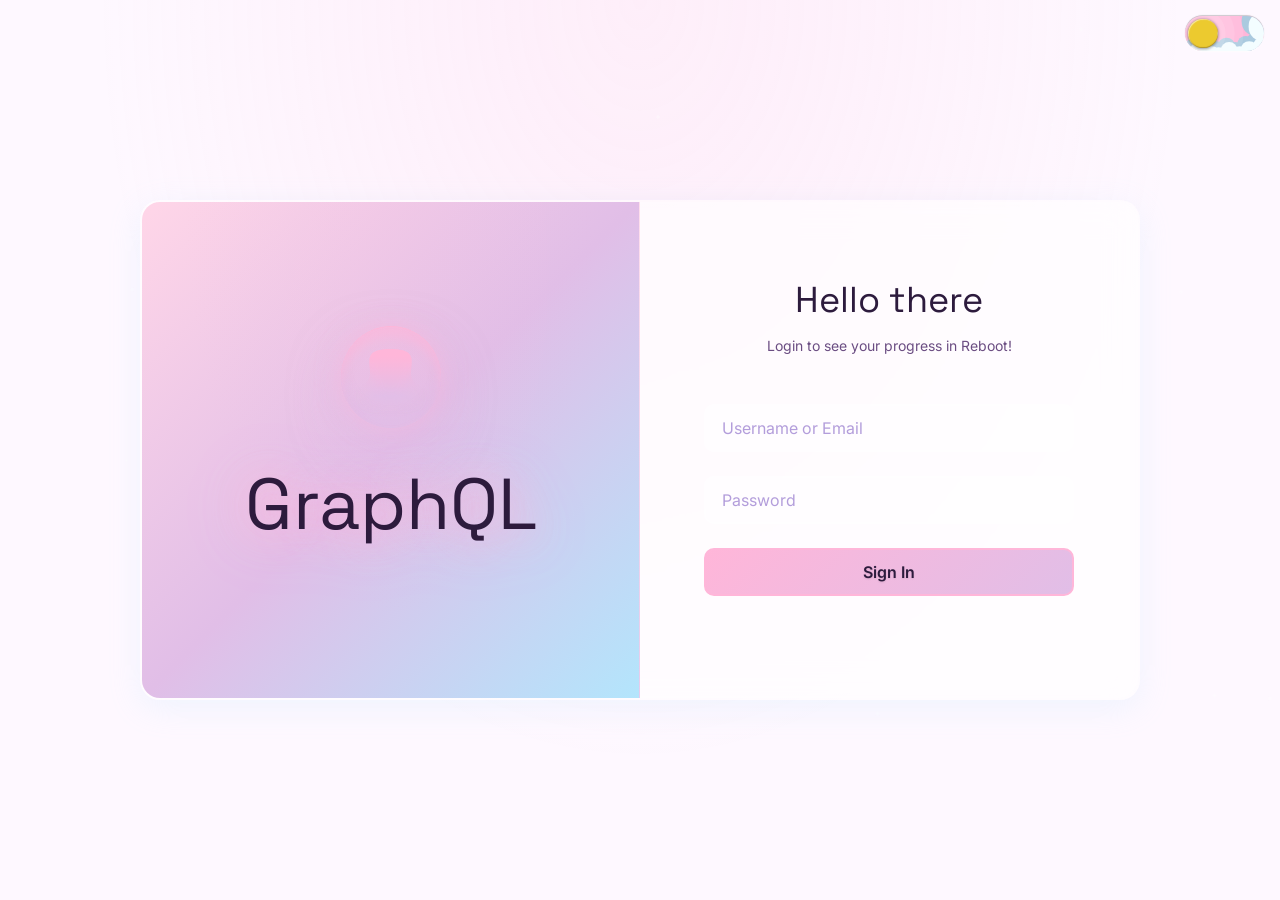
==== commit 5be2fd2f: "fix" ====
--- a/dashboard.html
+++ b/dashboard.html
@@ -3,6 +3,10 @@
 <head>
     <meta charset="UTF-8">
     <meta name="viewport" content="width=device-width, initial-scale=1.0">
+    <!-- Prevent caching to fix back-button security issue -->
+    <meta http-equiv="Cache-Control" content="no-cache, no-store, must-revalidate">
+    <meta http-equiv="Pragma" content="no-cache">
+    <meta http-equiv="Expires" content="0">
     <title>GraphQL Dashboard</title>
     <link rel="stylesheet" href="static/css/variables.css">
     <link rel="stylesheet" href="static/css/style.css">
@@ -132,7 +136,7 @@
             <!-- XP Progress Chart -->
             <section class="section section-alt">
                 <div class="container">
-                    <h2 class="section-title">XP Progress Over Time</h2>
+                    <h2 class="section-title">Total XP Progress (All Modules Combined)</h2>
                     <div class="glass-card" style="padding: var(--space-xl);">
                         <svg id="xp-chart" width="100%" height="400" viewBox="0 0 800 400"></svg>
                     </div>
--- a/static/css/style.css
+++ b/static/css/style.css
@@ -1,5 +1,5 @@
 /* ===== UNIFIED UI STYLES ===== */
-/* Complete styling for both login.html and dashboard.html */
+/* Complete styling for both index.html and dashboard.html */
 
 /* ===== BASE RESET ===== */
 
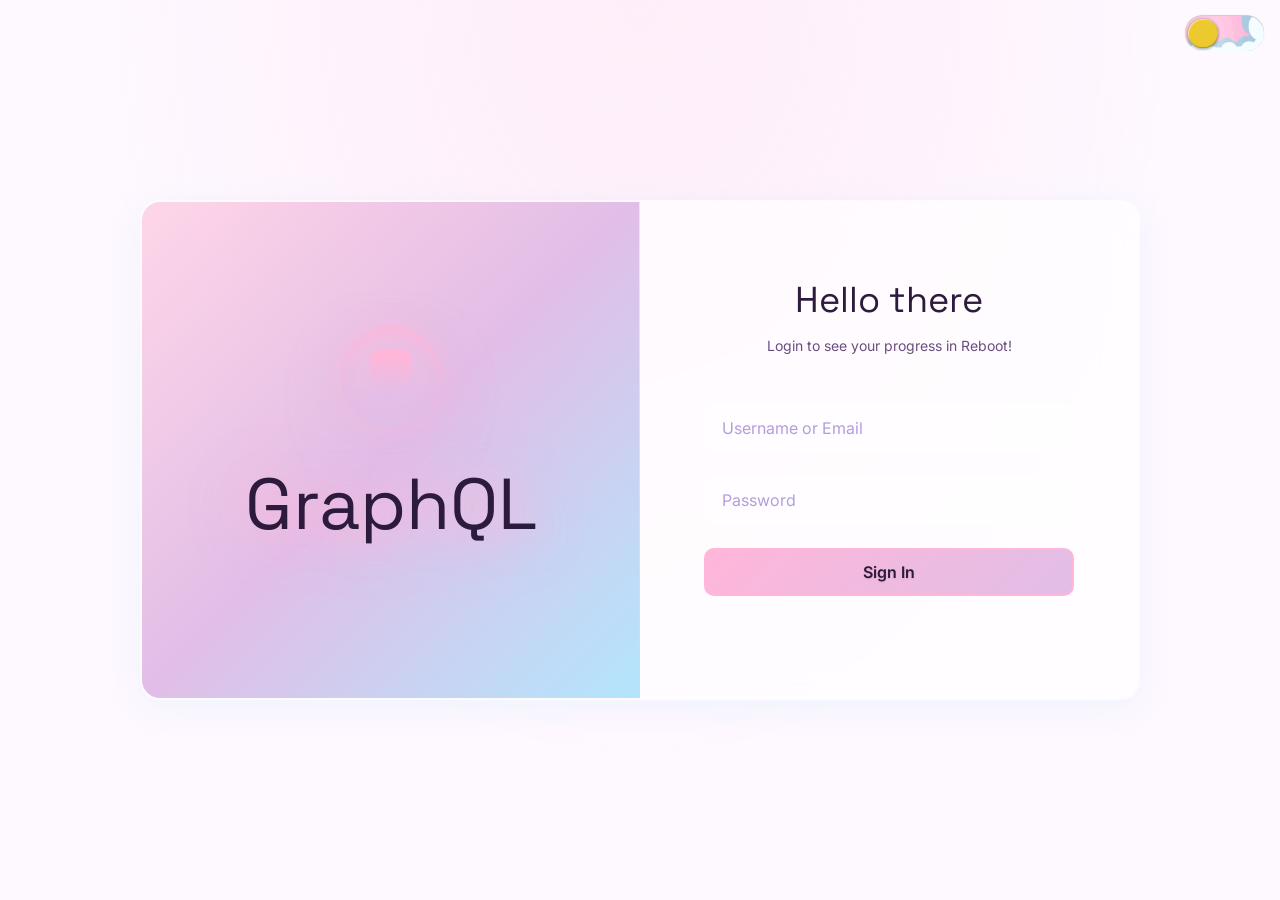
==== commit a776a512: "fix" ====
--- a/dashboard.html
+++ b/dashboard.html
@@ -116,6 +116,10 @@
                             <p class="card-description" id="failed-projects" style="font-size: var(--font-size-3xl); font-weight: var(--font-weight-bold); color: #FFCDD2;">0</p>
                         </div>
                         <div class="glass-card">
+                            <h3 class="card-title">In Progress</h3>
+                            <p class="card-description" id="in-progress-projects" style="font-size: var(--font-size-3xl); font-weight: var(--font-weight-bold); color: #FFE082;">0</p>
+                        </div>
+                        <div class="glass-card">
                             <h3 class="card-title">Success Rate</h3>
                             <p class="card-description" id="success-rate" style="font-size: var(--font-size-3xl); font-weight: var(--font-weight-bold); color: var(--accent-primary);">0%</p>
                         </div>
--- a/static/css/style.css
+++ b/static/css/style.css
@@ -992,6 +992,12 @@
     border: 1px solid rgba(255, 205, 210, 0.3);
 }
 
+.project-status.in-progress {
+    background: rgba(255, 224, 130, 0.2);
+    color: #FFE082;
+    border: 1px solid rgba(255, 224, 130, 0.3);
+}
+
 /* ===== PROFILE CONTENT ===== */
 
 .profile-content {
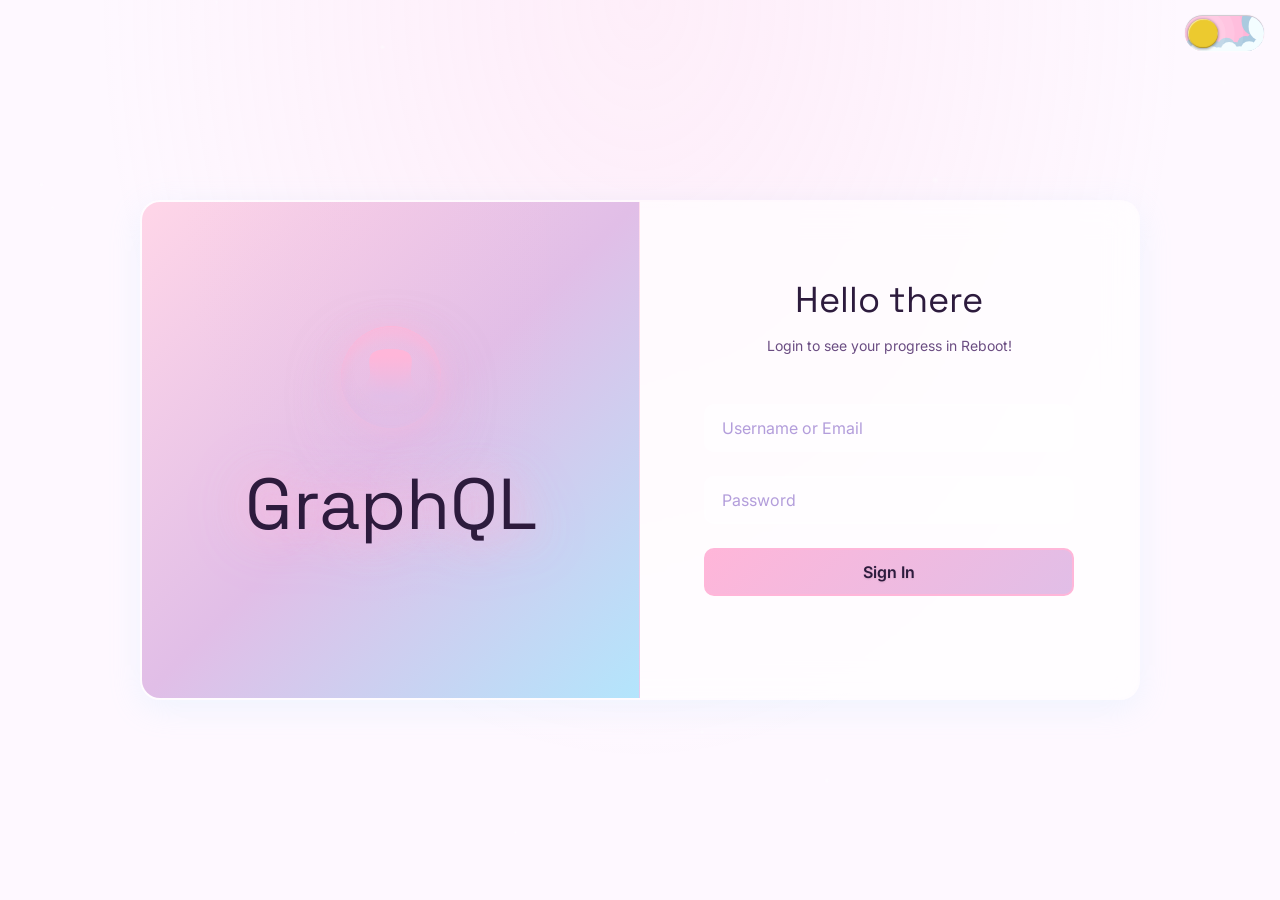
==== commit cbacde28: "fix" ====
--- a/dashboard.html
+++ b/dashboard.html
@@ -14,7 +14,6 @@
 <body>
     <div class="atmosphere" id="atmosphere"></div>
     
-    <!-- Navigation -->
     <nav class="navbar">
         <div class="nav-container">
             <div class="logo" onclick="location.reload()">
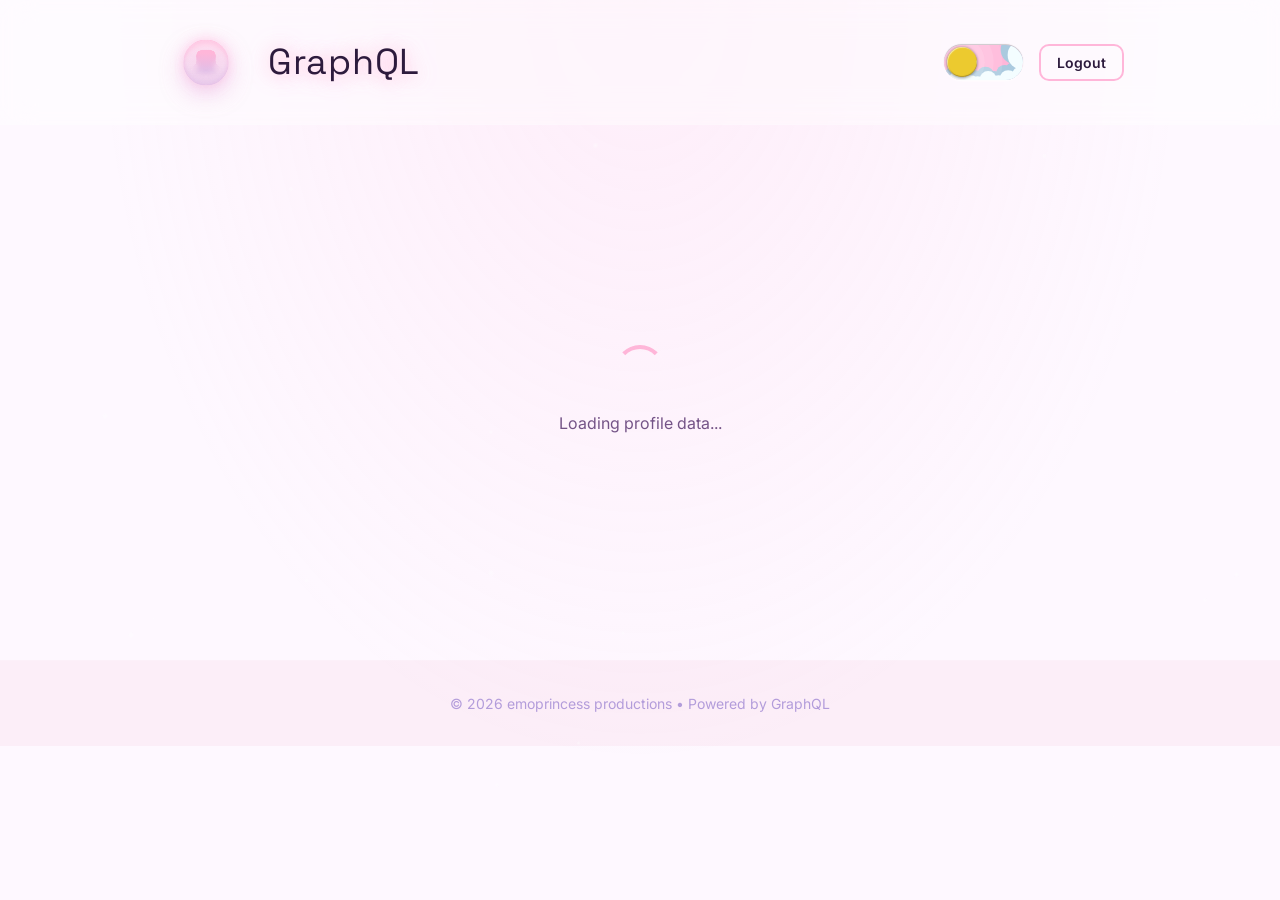
==== commit fba70366: "Update dashboard.html" ====
--- a/dashboard.html
+++ b/dashboard.html
@@ -71,7 +71,6 @@
 
         <!-- Profile Content -->
         <div id="profile-content" class="profile-content" style="display: none;">
-            <!-- Welcome Hero -->
             <section class="hero" style="min-height: 50vh; margin-bottom: var(--space-4xl);">
                 <div class="hero-content">
                     <h1 class="hero-title">Welcome back, <span id="welcome-username">User</span></h1>
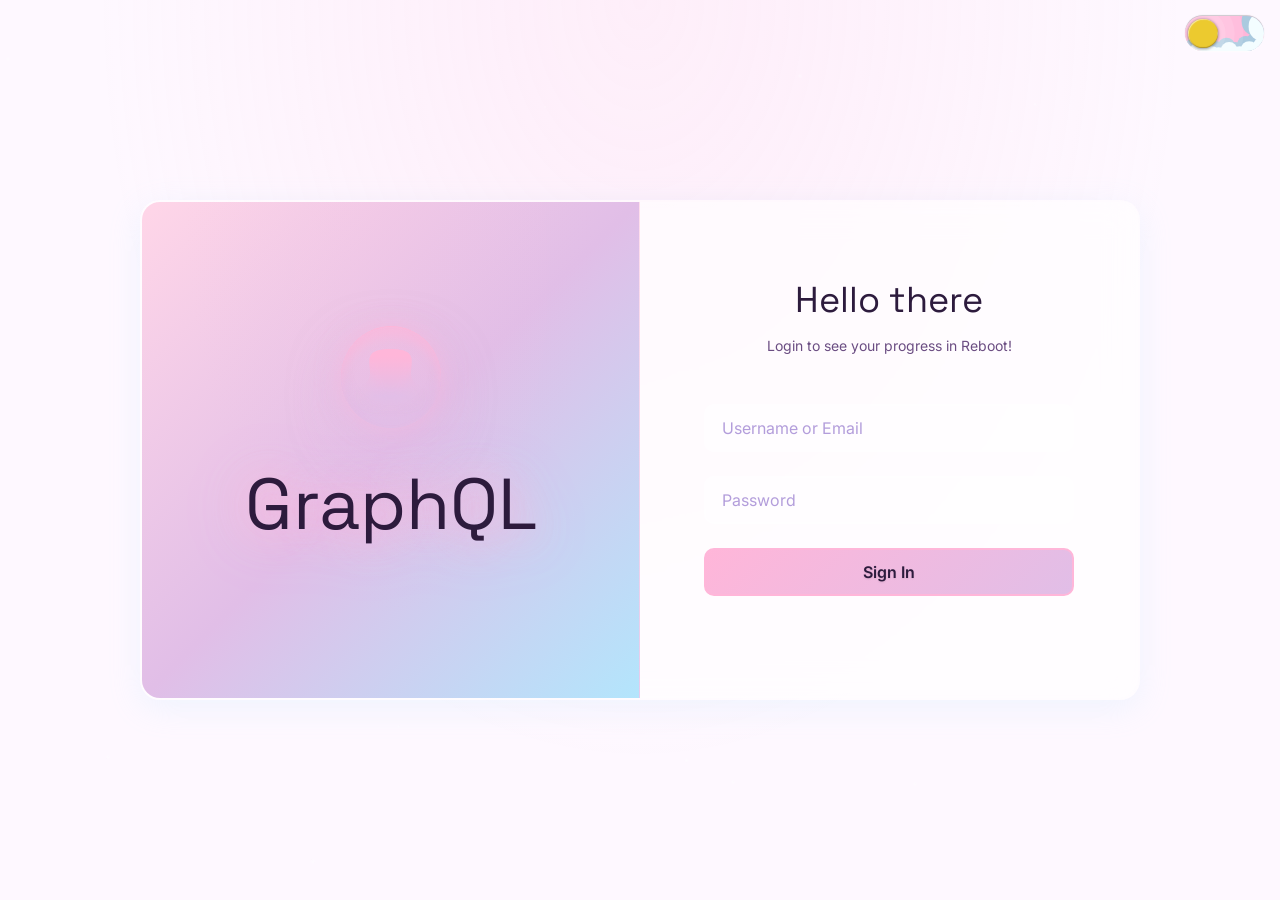
==== commit 2f43f7cd: "Update dashboard.html" ====
--- a/dashboard.html
+++ b/dashboard.html
@@ -3,7 +3,6 @@
 <head>
     <meta charset="UTF-8">
     <meta name="viewport" content="width=device-width, initial-scale=1.0">
-    <!-- Prevent caching to fix back-button security issue -->
     <meta http-equiv="Cache-Control" content="no-cache, no-store, must-revalidate">
     <meta http-equiv="Pragma" content="no-cache">
     <meta http-equiv="Expires" content="0">
